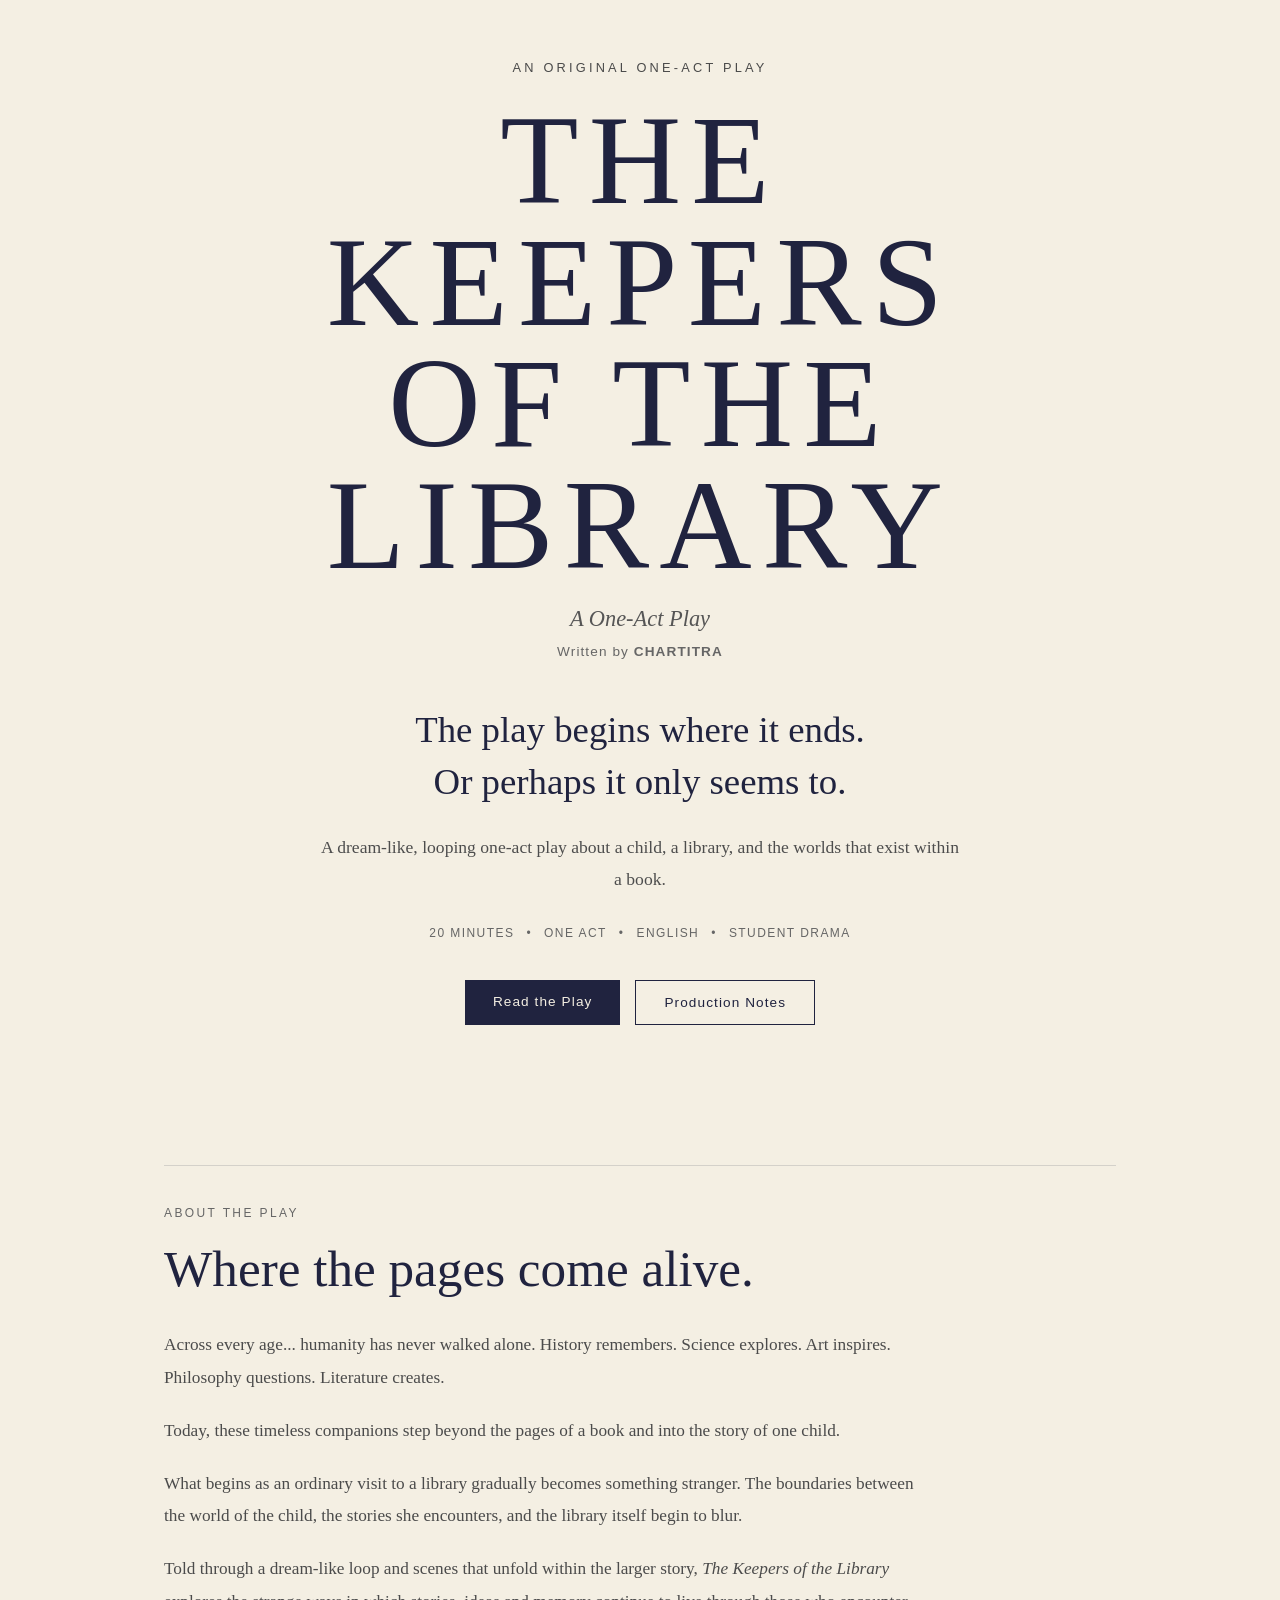
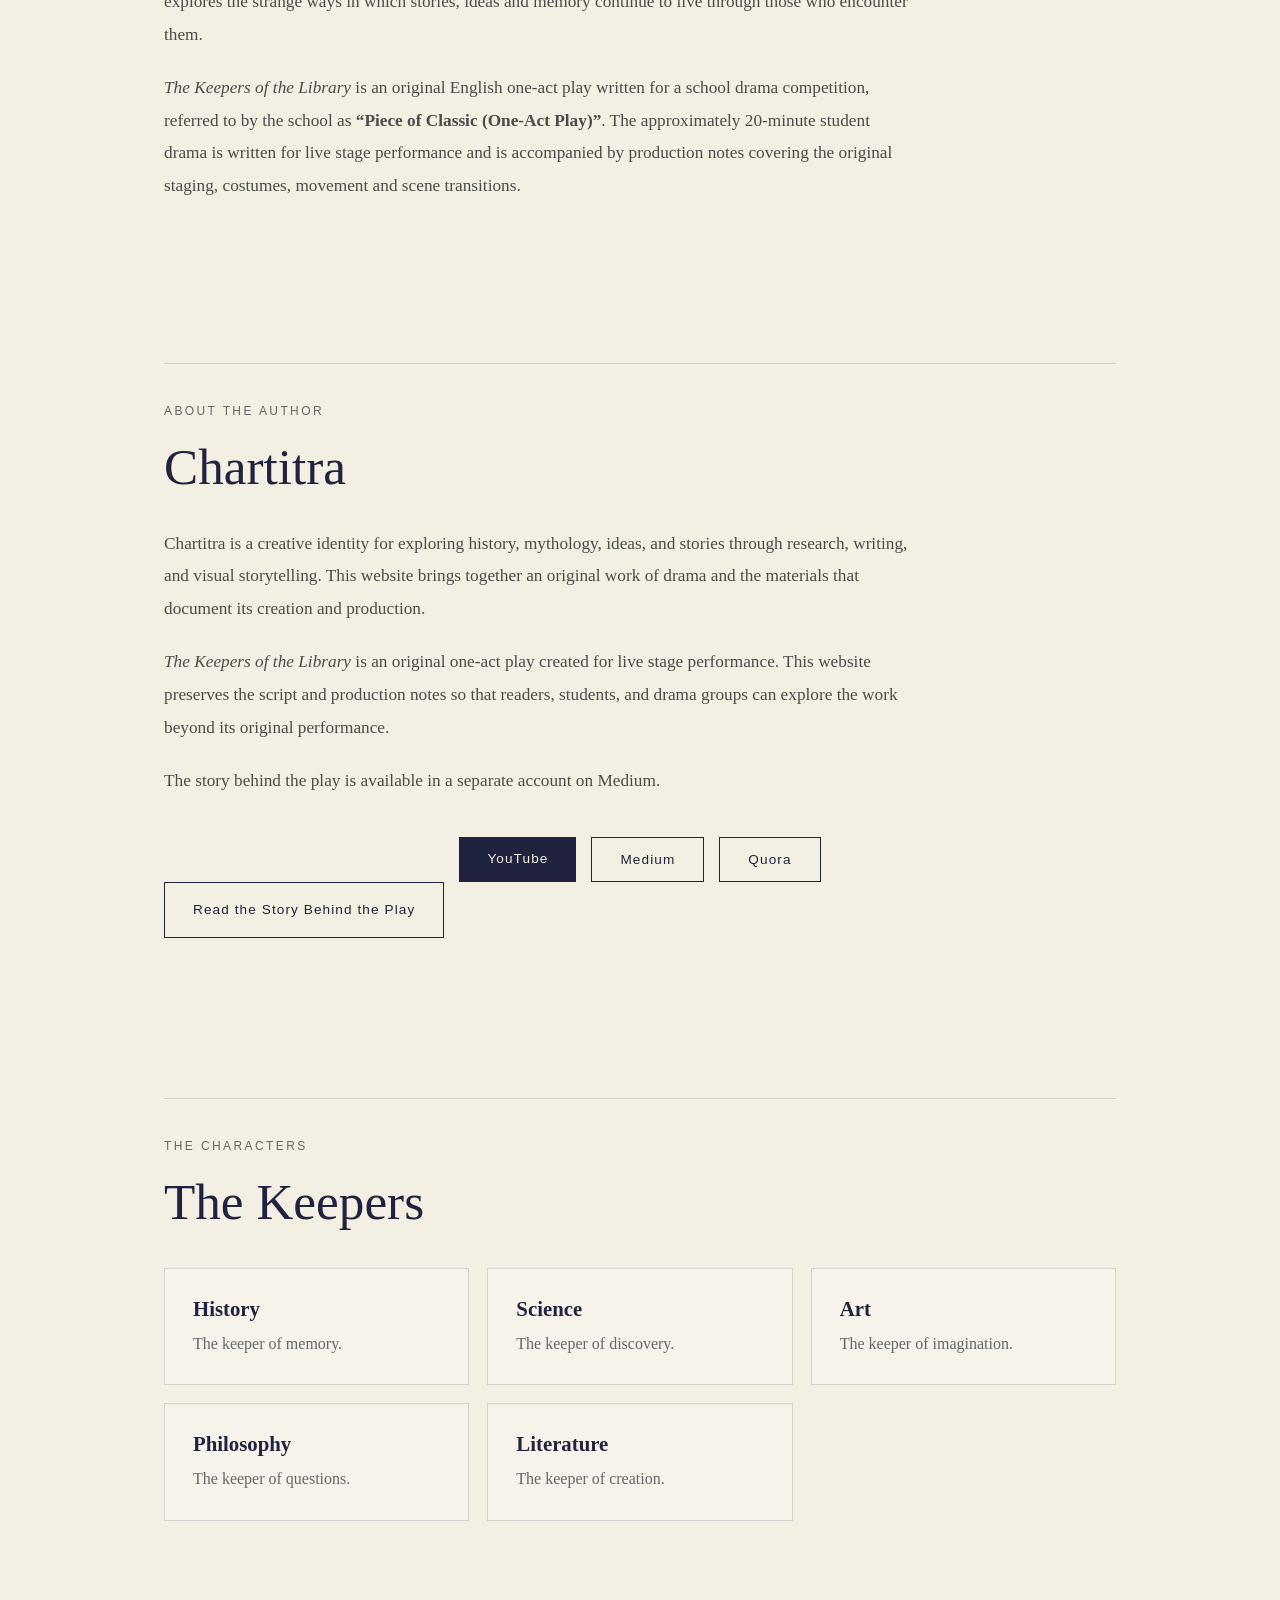
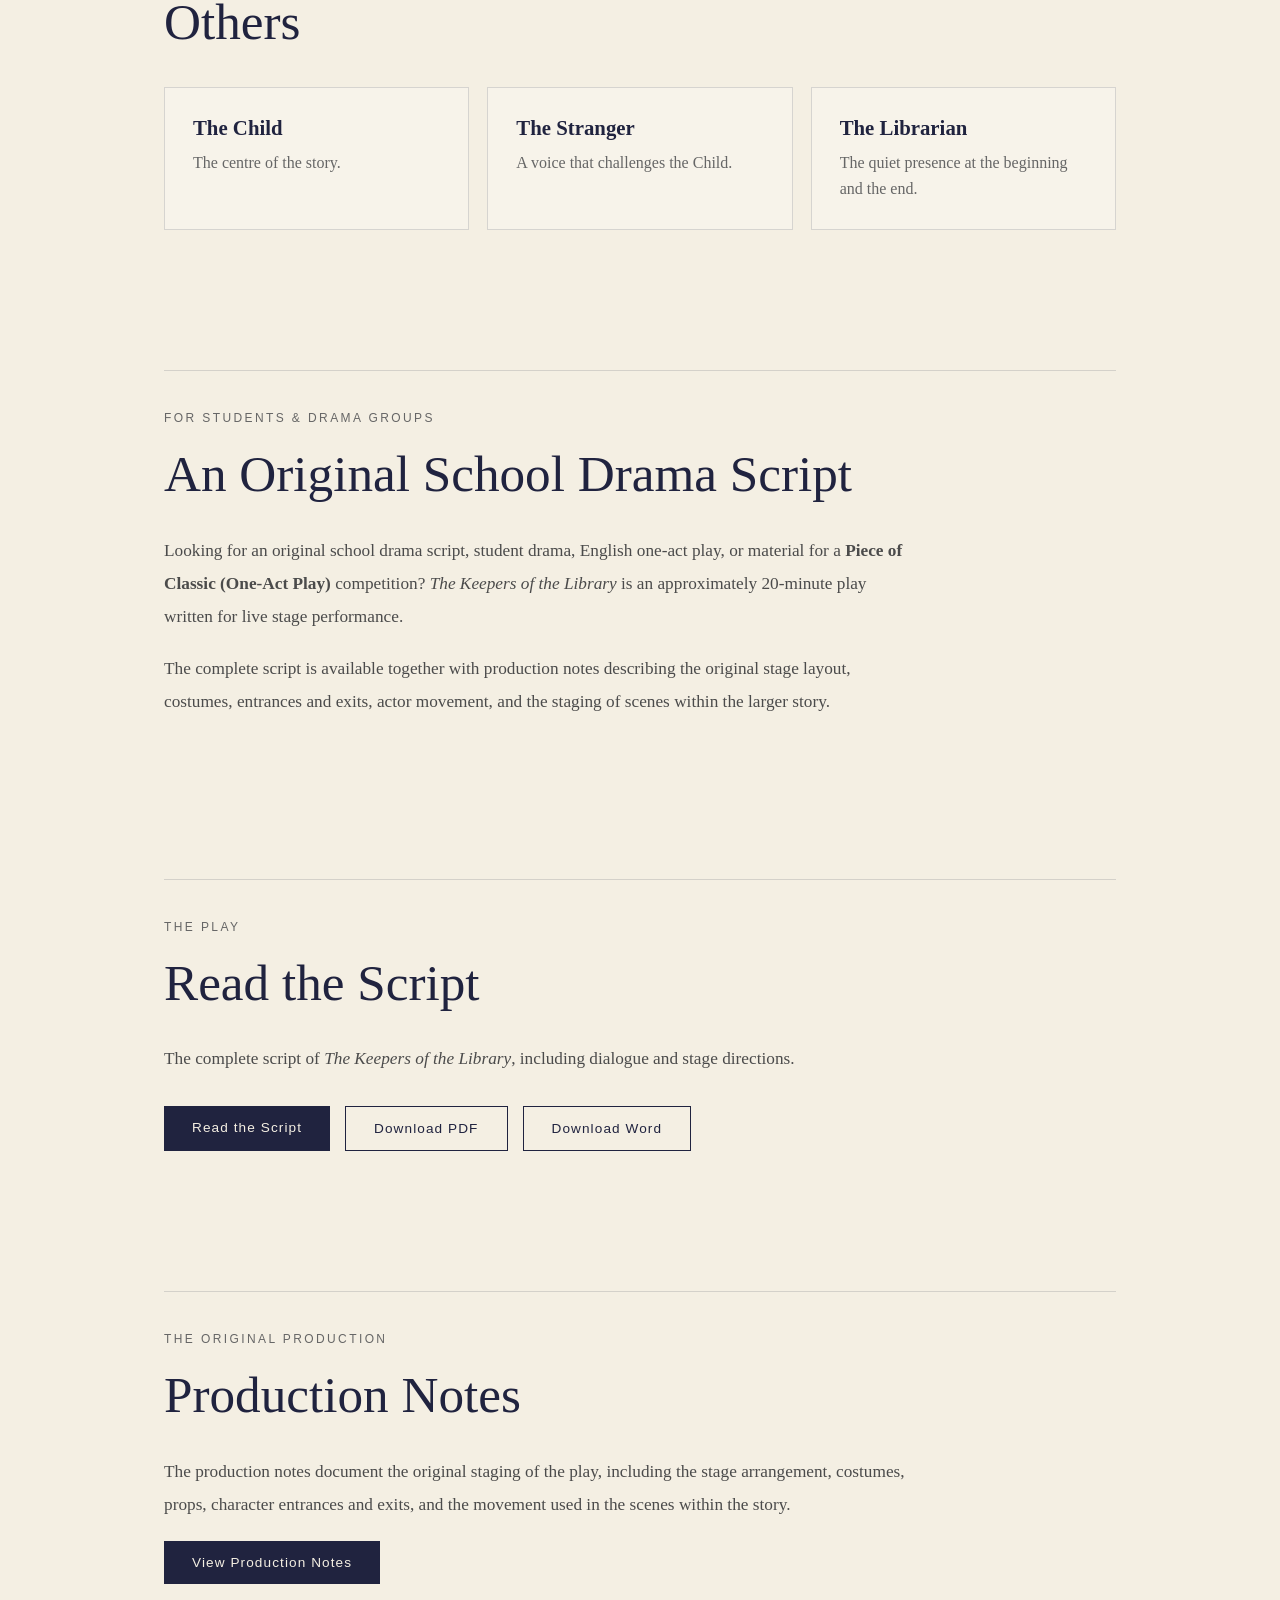
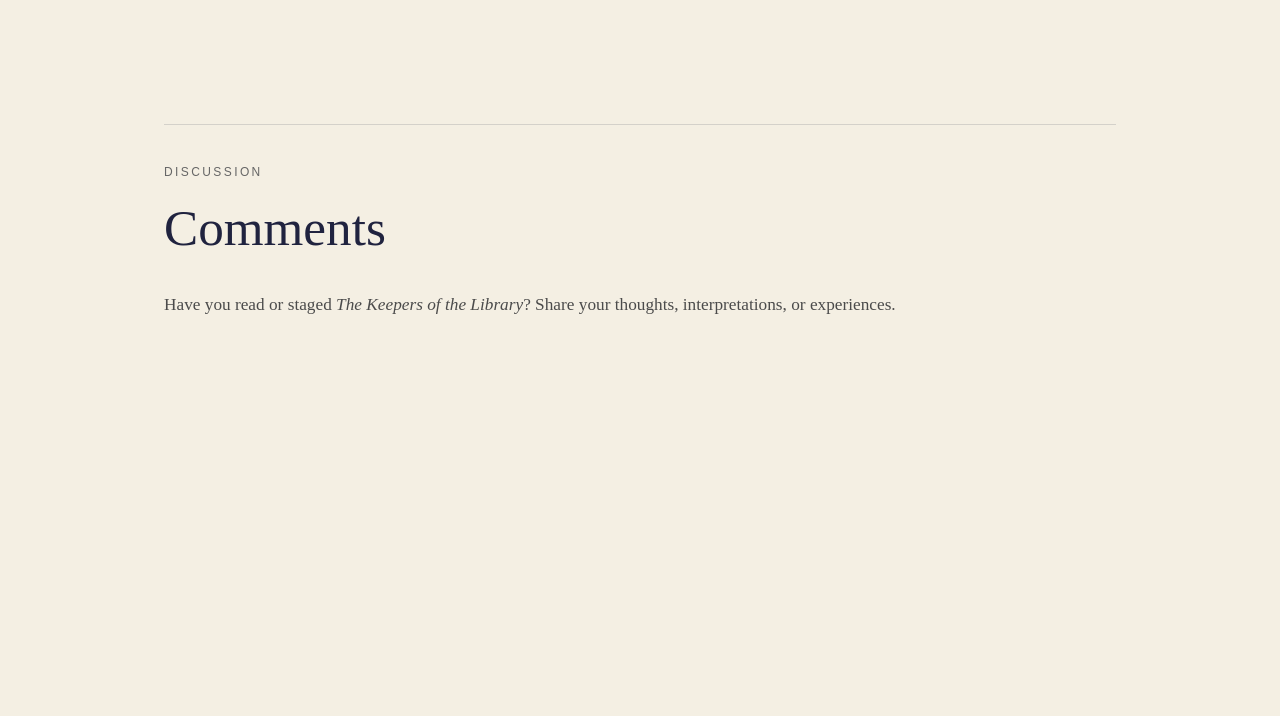
==== index.html @ 168cac67 "Add files via upload" ====
<!DOCTYPE html>
<html lang="en">
<head>
    <meta charset="UTF-8">
    <meta name="viewport" content="width=device-width, initial-scale=1.0">

    <title>The Keepers of the Library | Original One-Act Play</title>

   <meta name="description" content="Read The Keepers of the Library, an original English one-act play. Explore the complete script, production notes, staging, and the story behind the play.">
    <script type="application/ld+json">
    {
      "@context": "https://schema.org",
      "@type": "CreativeWork",
      "name": "The Keepers of the Library",
      "author": {
  "@type": "Organization",
  "name": "Chartitra",
  "url": "https://www.youtube.com/@Chartitra"
},
      "description": "An original English one-act play written for student drama.",
      "url": "https://pgn28.github.io/the-library-play/"
    }
    </script>

    <link rel="stylesheet" href="style.css">
</head>

<body>

    <header class="hero">

        <div class="hero-content">

            <p class="eyebrow">AN ORIGINAL ONE-ACT PLAY</p>

            <h1>THE KEEPERS OF THE LIBRARY</h1>

            <p class="subtitle">A One-Act Play</p>
<p class="author">Written by <strong>CHARTITRA</strong></p>

            <p class="tagline">
                The play begins where it ends.<br>
                Or perhaps it only seems to.
            </p>

            <p class="description">
                A dream-like, looping one-act play about a child,
                a library, and the worlds that exist within a book.
            </p>

            <div class="details">
                <span>20 MINUTES</span>
                <span>•</span>
                <span>ONE ACT</span>
                <span>•</span>
                <span>ENGLISH</span>
                <span>•</span>
                <span>STUDENT DRAMA</span>
            </div>

            <div class="hero-buttons">
                <a href="#script" class="button primary">
                    Read the Play
                </a>

                <a href="#production" class="button secondary">
                    Production Notes
                </a>
            </div>

        </div>

    </header>

   <main>

    <section id="about" class="content-section">

        <p class="section-label">ABOUT THE PLAY</p>

        <h2>Where the pages come alive.</h2>

        <p>
            Across every age... humanity has never walked alone.
            History remembers. Science explores. Art inspires.
            Philosophy questions. Literature creates.
        </p>

        <p>
            Today, these timeless companions step beyond the pages
            of a book and into the story of one child.
        </p>

        <p>
            What begins as an ordinary visit to a library gradually
            becomes something stranger. The boundaries between the
            world of the child, the stories she encounters, and the
            library itself begin to blur.
        </p>

        <p>
            Told through a dream-like loop and scenes that unfold
            within the larger story, <em>The Keepers of the Library</em> explores
            the strange ways in which stories, ideas and memory
            continue to live through those who encounter them.
        </p>
        <p>
    <em>The Keepers of the Library</em> is an original English
    one-act play written for a school drama competition, referred
    to by the school as <strong>“Piece of Classic (One-Act Play)”</strong>.
    The approximately 20-minute student drama is written for live
    stage performance and is accompanied by production notes covering
    the original staging, costumes, movement and scene transitions.
</p>

    </section>
       
<section id="author" class="content-section">

    <p class="section-label">ABOUT THE AUTHOR</p>

    <h2>Chartitra</h2>

    <p>
        Chartitra is a creative identity for exploring history,
        mythology, ideas, and stories through research, writing,
        and visual storytelling. This website brings together
        an original work of drama and the materials that document
        its creation and production.
    </p>

    <p>
        <em>The Keepers of the Library</em> is an original
        one-act play created for live stage performance.
        This website preserves the script and production notes
        so that readers, students, and drama groups can explore
        the work beyond its original performance.
    </p>

    <p>
        The story behind the play is available in a separate
        account on Medium.
    </p>

    <div class="hero-buttons">
        <a href="https://www.youtube.com/@Chartitra"
           class="button primary"
           target="_blank"
           rel="noopener noreferrer">
            YouTube
        </a>

        <a href="https://medium.com/@chartitra"
           class="button secondary"
           target="_blank"
           rel="noopener noreferrer">
            Medium
        </a>

        <a href="https://www.quora.com/profile/Chartitra"
           class="button secondary"
           target="_blank"
           rel="noopener noreferrer">
            Quora
        </a>
    </div>

    <p>
        <a href="https://chartitra.medium.com/4b186a186d68"
           class="button secondary"
           target="_blank"
           rel="noopener noreferrer">
            Read the Story Behind the Play
        </a>
    </p>

</section>


    <section id="characters" class="content-section">

        <p class="section-label">THE CHARACTERS</p>

        <h2>The Keepers</h2>

        <div class="character-grid">

            <article class="character-card">
                <h3>History</h3>
                <p>The keeper of memory.</p>
            </article>

            <article class="character-card">
                <h3>Science</h3>
                <p>The keeper of discovery.</p>
            </article>

            <article class="character-card">
                <h3>Art</h3>
                <p>The keeper of imagination.</p>
            </article>

            <article class="character-card">
                <h3>Philosophy</h3>
                <p>The keeper of questions.</p>
            </article>

            <article class="character-card">
                <h3>Literature</h3>
                <p>The keeper of creation.</p>
            </article>

        </div>


        <h2 class="secondary-heading">Others</h2>

        <div class="character-grid">

            <article class="character-card">
                <h3>The Child</h3>
                <p>The centre of the story.</p>
            </article>

            <article class="character-card">
                <h3>The Stranger</h3>
                <p>A voice that challenges the Child.</p>
            </article>

            <article class="character-card">
                <h3>The Librarian</h3>
                <p>The quiet presence at the beginning and the end.</p>
            </article>

        </div>

    </section>
<section id="students" class="content-section">

    <p class="section-label">FOR STUDENTS & DRAMA GROUPS</p>

    <h2>An Original School Drama Script</h2>

    <p>
        Looking for an original school drama script, student drama,
        English one-act play, or material for a
        <strong>Piece of Classic (One-Act Play)</strong> competition?
        <em>The Keepers of the Library</em> is an approximately
        20-minute play written for live stage performance.
    </p>

    <p>
        The complete script is available together with production
        notes describing the original stage layout, costumes,
        entrances and exits, actor movement, and the staging of
        scenes within the larger story.
    </p>

</section>

    <section id="script" class="content-section">

        <p class="section-label">THE PLAY</p>

        <h2>Read the Script</h2>

        <p>
            The complete script of <em>The Keepers of the Library</em>, including
            dialogue and stage directions.
        </p>

<div class="download-buttons">

    <a href="read-script.html"
       class="button primary">
        Read the Script
    </a>

    <a href="assets/documents/The-Keepers-of-the-Library-One-Act-Play.pdf"
       class="button secondary"
       target="_blank">
        Download PDF
    </a>

    <a href="assets/documents/The-Keepers-of-the-Library-One-Act-Play.docx"
       class="button secondary"
       download>
        Download Word
    </a>

</div>

    </section>


    <section id="production" class="content-section">

        <p class="section-label">THE ORIGINAL PRODUCTION</p>

        <h2>Production Notes</h2>

        <p>
            The production notes document the original staging of
            the play, including the stage arrangement, costumes,
            props, character entrances and exits, and the movement
            used in the scenes within the story.
        </p>

        <a href="production-notes.html" class="button primary">
            View Production Notes
        </a>

    </section>


    <section id="comments" class="content-section">

        <p class="section-label">DISCUSSION</p>

        <h2>Comments</h2>

        <p>
            Have you read or staged <em>The Keepers of the Library</em>?
            Share your thoughts, interpretations, or experiences.
        </p>

        <!-- Remarkbox -->
        <div id="remarkbox-div">
          <noscript>
            <iframe id="remarkbox-iframe"
                    src="https://my.remarkbox.com/embed?nojs=true&mode=light"
                    style="height:600px;width:100%;border:none!important"
                    tabindex="0"></iframe>
          </noscript>
        </div>

        <script src="https://my.remarkbox.com/static/js/iframe-resizer/iframeResizer.min.js"></script>

        <script>
          var rb_owner_key = "698da224-95b8-11f1-bef5-040140774501";
          var thread_uri = window.location.href;
          var thread_title = window.document.title;
          var thread_fragment = window.location.hash;

          var rb_src = "https://my.remarkbox.com/embed" +
              "?rb_owner_key=" + rb_owner_key +
              "&thread_title=" + encodeURI(thread_title) +
              "&thread_uri=" + encodeURIComponent(thread_uri) +
              "&mode=light" +
              thread_fragment;

          function create_remarkbox_iframe() {
            var ifrm = document.createElement("iframe");
            ifrm.setAttribute("id", "remarkbox-iframe");
            ifrm.setAttribute("scrolling", "no");
            ifrm.setAttribute("src", rb_src);
            ifrm.setAttribute("frameborder", "0");
            ifrm.setAttribute("tabindex", "0");
            ifrm.setAttribute("title", "Remarkbox");
            ifrm.style.width = "100%";
            document.getElementById("remarkbox-div").appendChild(ifrm);
          }

          create_remarkbox_iframe();

          iFrameResize(
            {
              checkOrigin: ["https://my.remarkbox.com"],
              inPageLinks: true,
              initCallback: function(e) {
                e.iFrameResizer.moveToAnchor(thread_fragment);
              }
            },
            document.getElementById("remarkbox-iframe")
          );
        </script>

    </section>

</main>

</body>
</html>
---- style.css ----
* {
    box-sizing: border-box;
    margin: 0;
    padding: 0;
}

body {
    background: #f4efe3;
    color: #252525;
    font-family: Georgia, "Times New Roman", serif;
}

/* HERO */

.hero {
    min-height: 100vh;
    display: flex;
    justify-content: center;
    align-items: center;
    text-align: center;
    padding: 60px 24px;

    background:
        linear-gradient(
            rgba(244, 239, 227, 0.88),
            rgba(244, 239, 227, 0.88)
        ),
        url("assets/images/library.jpg");

    background-size: cover;
    background-position: center;
}

.hero-content {
    max-width: 850px;
}

.eyebrow {
    font-family: Arial, sans-serif;
    font-size: 0.8rem;
    letter-spacing: 0.25em;
    margin-bottom: 25px;
    color: #4a4a4a;
}

h1 {
    font-size: clamp(4rem, 10vw, 8rem);
    letter-spacing: 0.08em;
    font-weight: 500;
    color: #20233f;
    line-height: 0.95;
}

.subtitle {
    font-size: 1.4rem;
    font-style: italic;
    margin-top: 20px;
    color: #555;
}

.tagline {
    margin-top: 45px;
    font-size: clamp(1.5rem, 3vw, 2.3rem);
    line-height: 1.4;
    color: #20233f;
}

.description {
    max-width: 650px;
    margin: 25px auto 0;
    font-size: 1.1rem;
    line-height: 1.8;
    color: #4d4d4d;
}

.details {
    display: flex;
    justify-content: center;
    flex-wrap: wrap;
    gap: 12px;
    margin-top: 30px;

    font-family: Arial, sans-serif;
    font-size: 0.75rem;
    letter-spacing: 0.12em;
    color: #666;
}

.hero-buttons {
    display: flex;
    justify-content: center;
    gap: 15px;
    flex-wrap: wrap;
    margin-top: 40px;
}

.button {
    display: inline-block;
    padding: 14px 28px;
    text-decoration: none;
    font-family: Arial, sans-serif;
    font-size: 0.85rem;
    letter-spacing: 0.08em;
    transition: 0.2s ease;
}

.primary {
    background: #20233f;
    color: #f4efe3;
}

.primary:hover {
    background: #16182c;
}

.secondary {
    border: 1px solid #20233f;
    color: #20233f;
}

.secondary:hover {
    background: #20233f;
    color: #f4efe3;
}


/* OTHER SECTIONS */

main {
    max-width: 1000px;
    margin: auto;
    padding: 80px 24px;
}

section {
    margin-bottom: 100px;
}

section h2 {
    font-size: 2.5rem;
    color: #20233f;
    margin-bottom: 20px;
}

/* CONTENT SECTIONS */

.content-section {
    padding: 40px 0;
    border-top: 1px solid rgba(32, 35, 63, 0.15);
}

.section-label {
    font-family: Arial, sans-serif;
    font-size: 0.75rem;
    letter-spacing: 0.2em;
    color: #666;
    margin-bottom: 18px;
}

.content-section h2 {
    font-size: clamp(2rem, 5vw, 3.2rem);
    font-weight: 500;
    line-height: 1.2;
    margin-bottom: 30px;
}

.content-section > p:not(.section-label) {
    max-width: 750px;
    font-size: 1.08rem;
    line-height: 1.9;
    color: #4b4b4b;
    margin-bottom: 20px;
}


/* CHARACTER CARDS */

.character-grid {
    display: grid;
    grid-template-columns: repeat(3, 1fr);
    gap: 18px;
    margin-top: 35px;
}

.character-card {
    padding: 28px;
    border: 1px solid rgba(32, 35, 63, 0.15);
    background: rgba(255, 255, 255, 0.25);
}

.character-card h3 {
    color: #20233f;
    font-size: 1.3rem;
    margin-bottom: 10px;
}

.character-card p {
    color: #666;
    line-height: 1.6;
}

.secondary-heading {
    margin-top: 70px;
}


/* DOWNLOAD BUTTONS */

.download-buttons {
    display: flex;
    gap: 15px;
    flex-wrap: wrap;
    margin-top: 30px;
}


/* MOBILE */

@media (max-width: 700px) {

    .character-grid {
        grid-template-columns: 1fr;
    }

    .content-section {
        padding: 30px 0;
    }

    .details {
        gap: 8px;
        line-height: 1.8;
    }

}

.author {
    margin-top: 12px;
    font-family: Arial, sans-serif;
    font-size: 0.85rem;
    letter-spacing: 0.08em;
    color: #666;
}

/* PRODUCTION NOTES */

.production-page {
    max-width: 900px;
    margin: 0 auto;
    padding: 70px 24px 100px;
}

.production-header {
    padding: 40px 0 80px;
    border-bottom: 1px solid rgba(32, 35, 63, 0.15);
}

.production-header h1 {
    font-size: clamp(3rem, 8vw, 5.5rem);
    margin-bottom: 25px;
}

.production-intro {
    max-width: 650px;
    font-size: 1.1rem;
    line-height: 1.8;
    color: #555;
    margin-bottom: 30px;
}

.production-page .content-section {
    padding: 65px 0;
}

.production-page .content-section h2 {
    margin-bottom: 30px;
}

.production-page .content-section h3 {
    color: #20233f;
    font-size: 1.25rem;
    margin-top: 35px;
    margin-bottom: 12px;
}

.production-page .content-section p {
    max-width: 760px;
    font-size: 1.05rem;
    line-height: 1.85;
    color: #4b4b4b;
    margin-bottom: 20px;
}

.production-page ul,
.production-page ol {
    max-width: 760px;
    padding-left: 25px;
    margin: 15px 0 25px;
}

.production-page li {
    margin-bottom: 10px;
    line-height: 1.7;
    color: #4b4b4b;
}

.production-page blockquote {
    max-width: 700px;
    margin: 20px 0;
    padding: 18px 25px;
    border-left: 3px solid #20233f;
    font-style: italic;
    color: #20233f;
    background: rgba(255, 255, 255, 0.25);
}

.production-footer {
    text-align: center;
    padding-top: 40px;
}
.stage-layout-image {
    margin: 2.5rem auto;
    text-align: center;
}

.stage-layout-image img {
    display: block;
    width: 90%;
    max-width: 900px;
    height: auto;
    margin: 0 auto;
}
.script-reader {
    width: 100%;
    max-width: 1000px;
    margin: 2rem auto;
}

.script-reader iframe {
    display: block;
    width: 100%;
    height: 900px;
    border: 1px solid rgba(0, 0, 0, 0.15);
}

.reader-actions {
    display: flex;
    justify-content: center;
    align-items: center;
    gap: 1rem;
    flex-wrap: wrap;
    margin-top: 2rem;
}
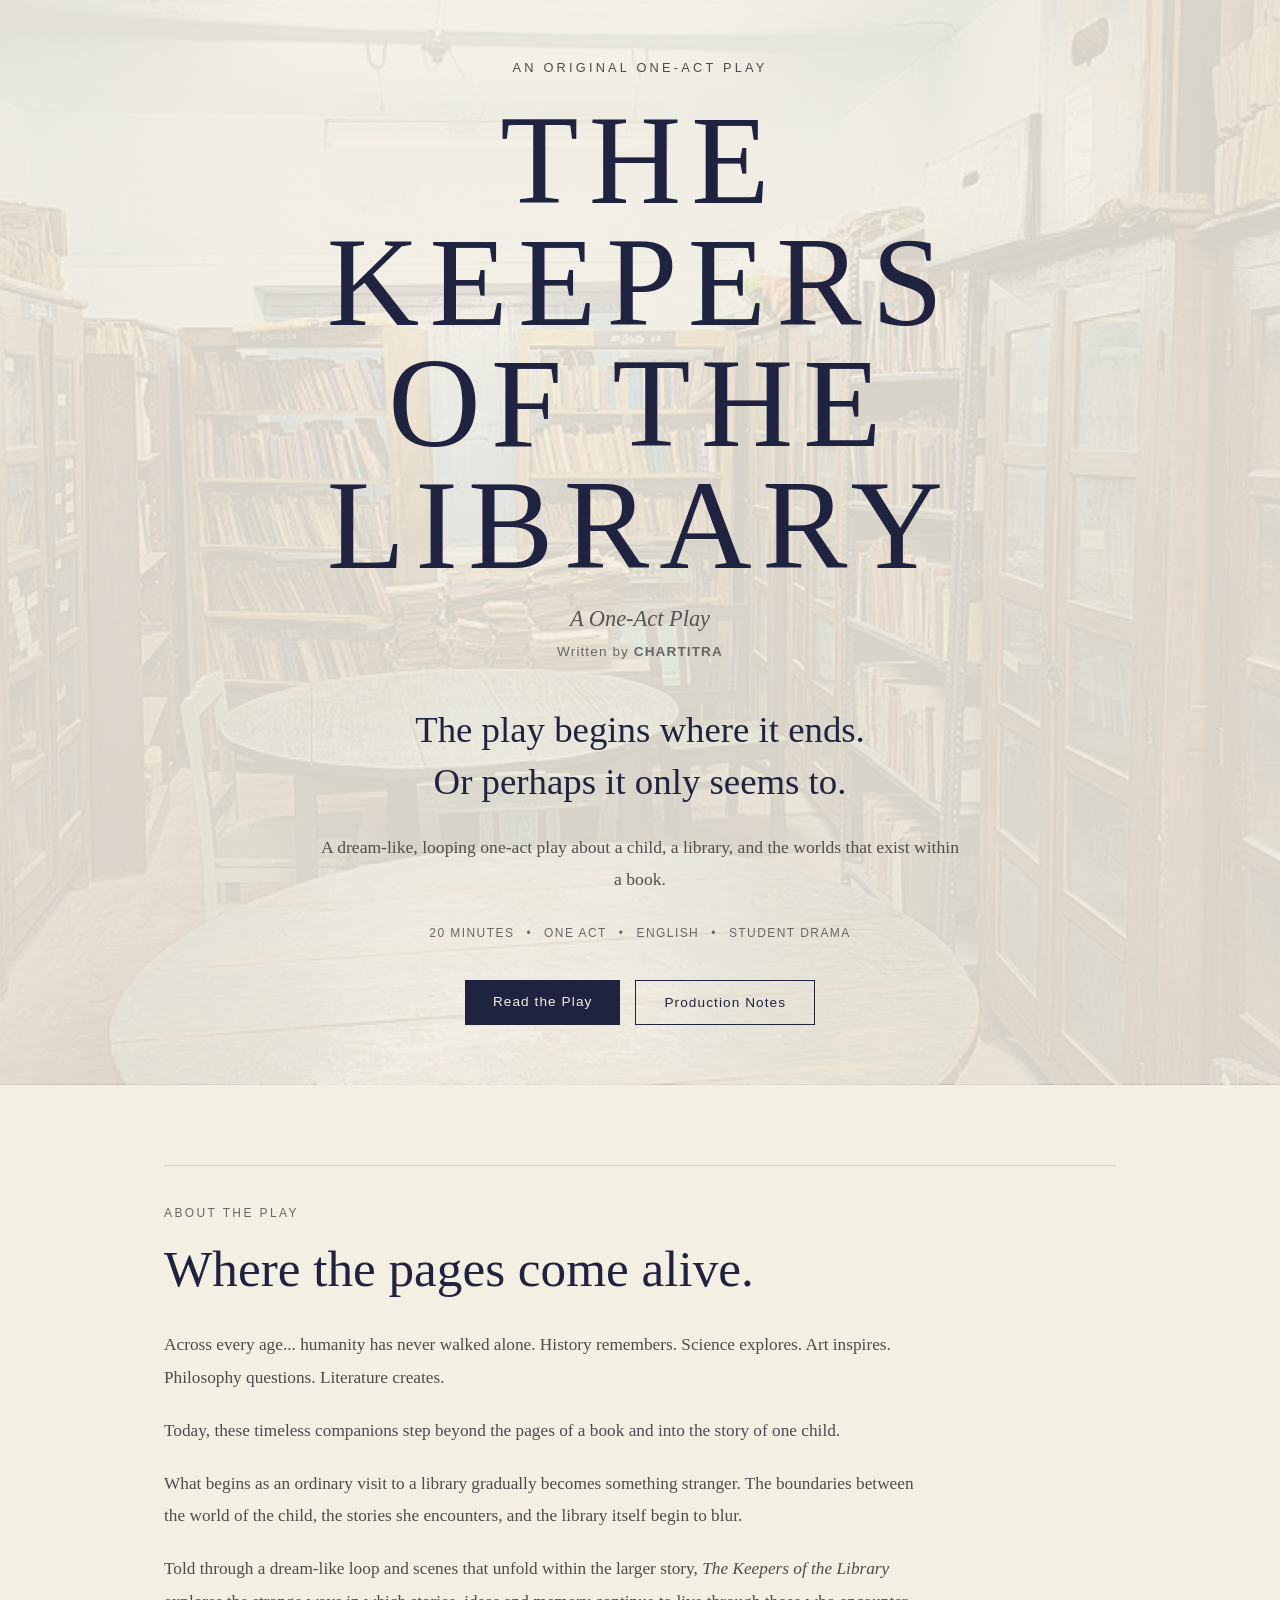
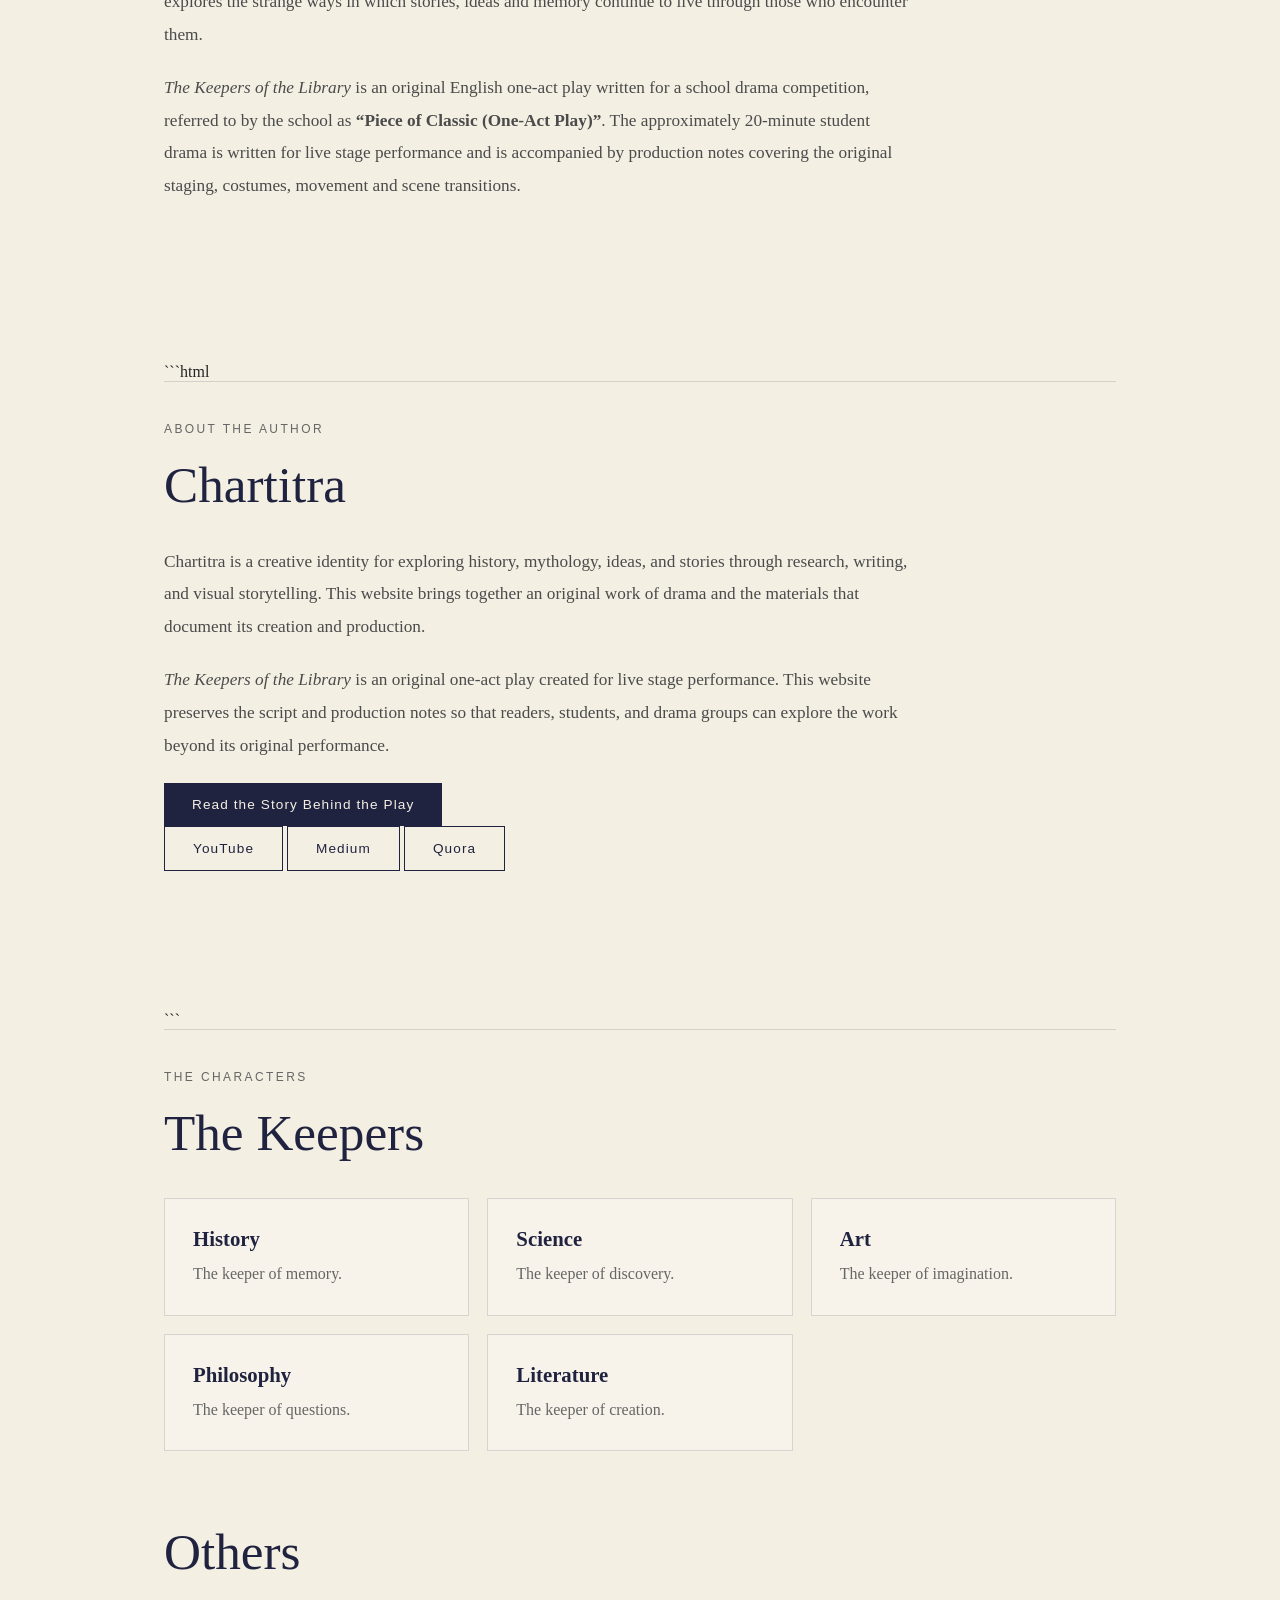
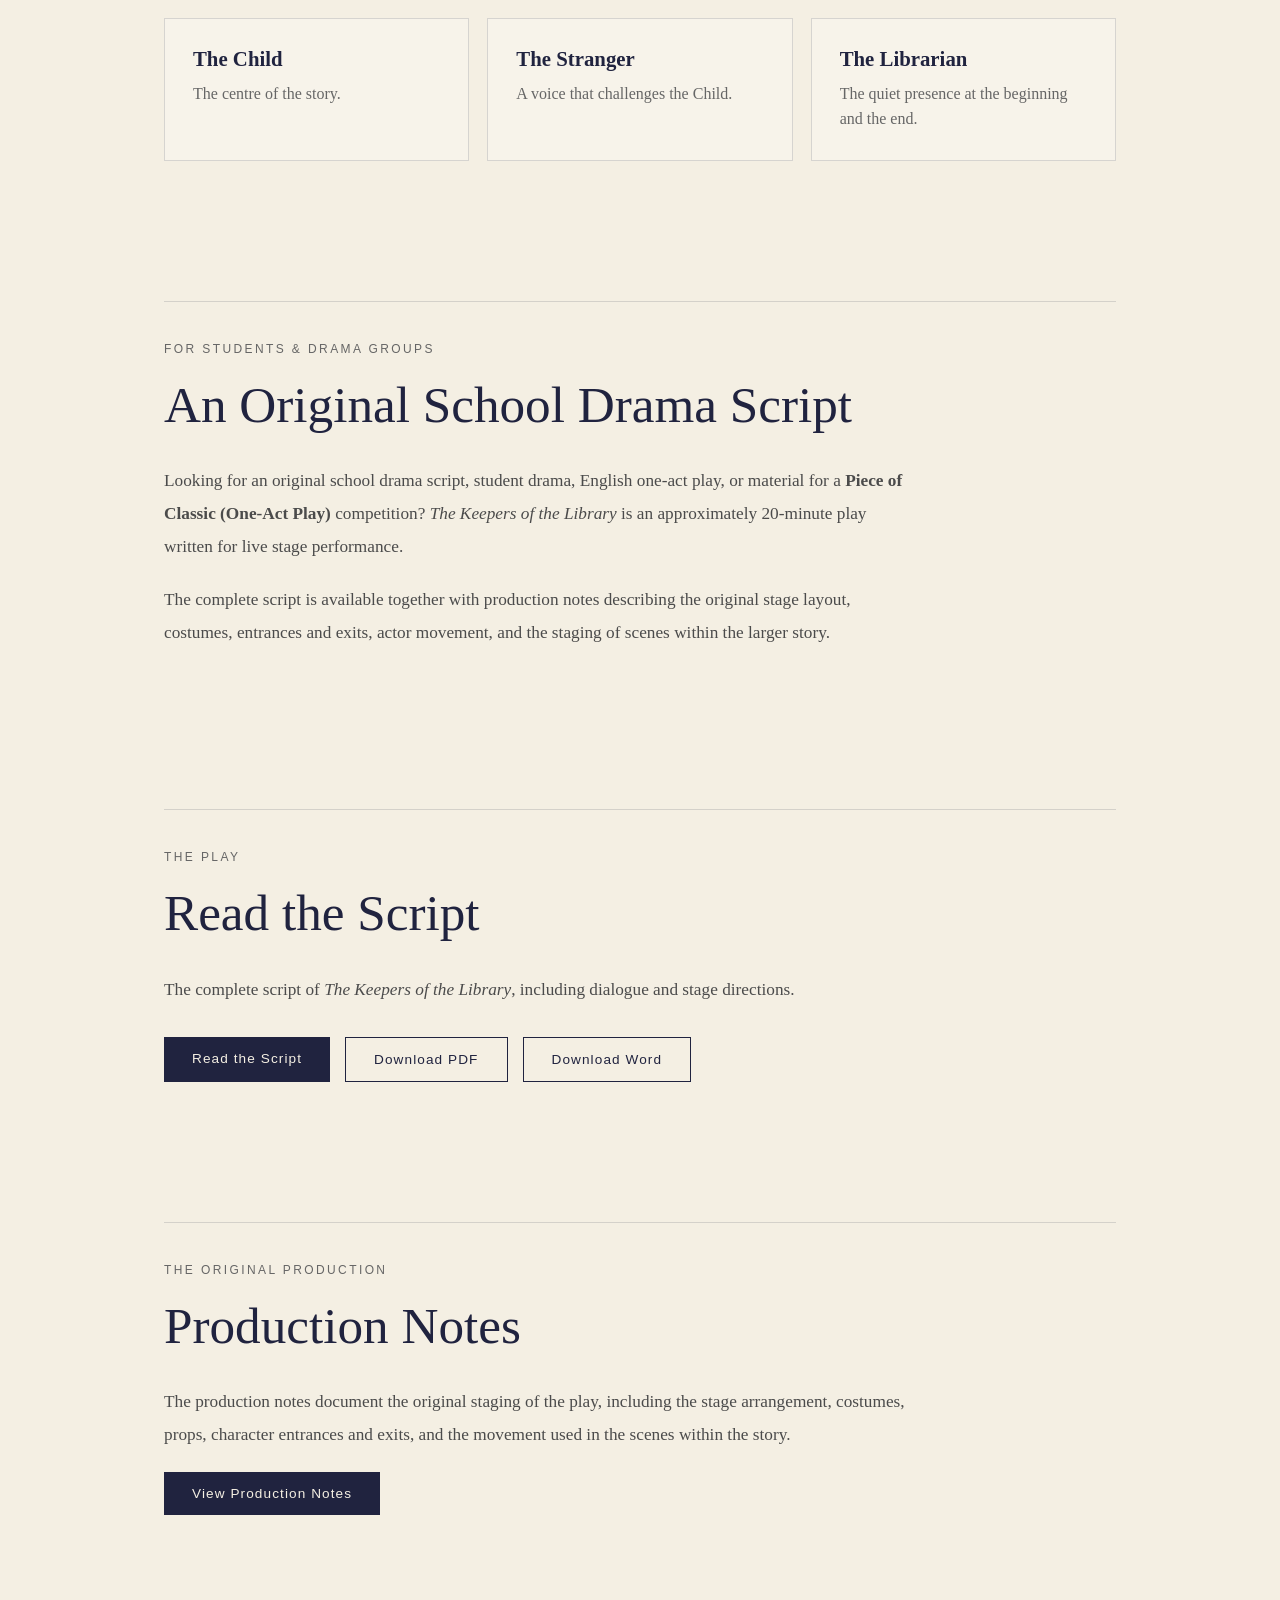
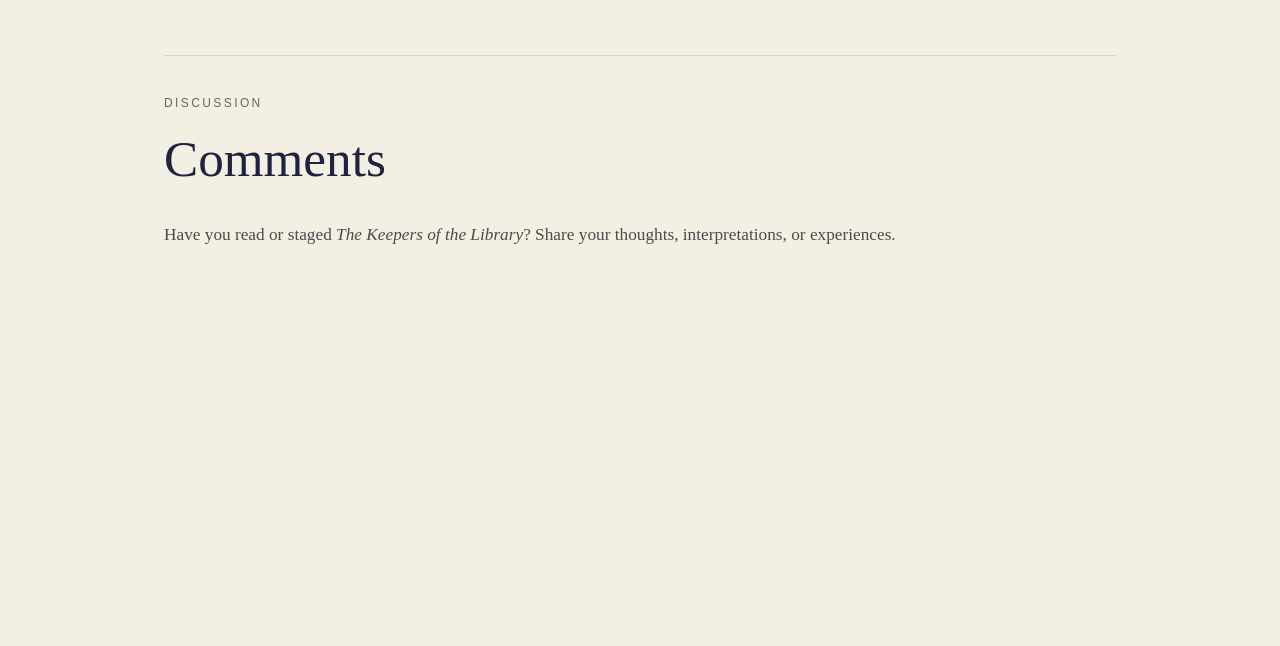
==== commit a5f566b5: "Fix HTML formatting and structure" ====
--- a/index.html
+++ b/index.html
@@ -115,10 +115,9 @@
 
     </section>
        
+```html
 <section id="author" class="content-section">
-
     <p class="section-label">ABOUT THE AUTHOR</p>
-
     <h2>Chartitra</h2>
 
     <p>
@@ -137,45 +136,39 @@
         the work beyond its original performance.
     </p>
 
-    <p>
-        The story behind the play is available in a separate
-        account on Medium.
-    </p>
-
-    <div class="hero-buttons">
-        <a href="https://www.youtube.com/@Chartitra"
+    <div class="author-links">
+        <a href="https://chartitra.medium.com/4b186a186d68"
            class="button primary"
-           target="_blank"
-           rel="noopener noreferrer">
-            YouTube
-        </a>
-
-        <a href="https://medium.com/@chartitra"
-           class="button secondary"
-           target="_blank"
-           rel="noopener noreferrer">
-            Medium
-        </a>
-
-        <a href="https://www.quora.com/profile/Chartitra"
-           class="button secondary"
-           target="_blank"
-           rel="noopener noreferrer">
-            Quora
-        </a>
-    </div>
-
-    <p>
-        <a href="https://chartitra.medium.com/4b186a186d68"
-           class="button secondary"
            target="_blank"
            rel="noopener noreferrer">
             Read the Story Behind the Play
         </a>
-    </p>
-
+
+        <div class="author-social-links">
+            <a href="https://www.youtube.com/@Chartitra"
+               class="button secondary"
+               target="_blank"
+               rel="noopener noreferrer">
+                YouTube
+            </a>
+
+            <a href="https://medium.com/@chartitra"
+               class="button secondary"
+               target="_blank"
+               rel="noopener noreferrer">
+                Medium
+            </a>
+
+            <a href="https://www.quora.com/profile/Chartitra"
+               class="button secondary"
+               target="_blank"
+               rel="noopener noreferrer">
+                Quora
+            </a>
+        </div>
+    </div>
 </section>
-
+```
 
     <section id="characters" class="content-section">
 
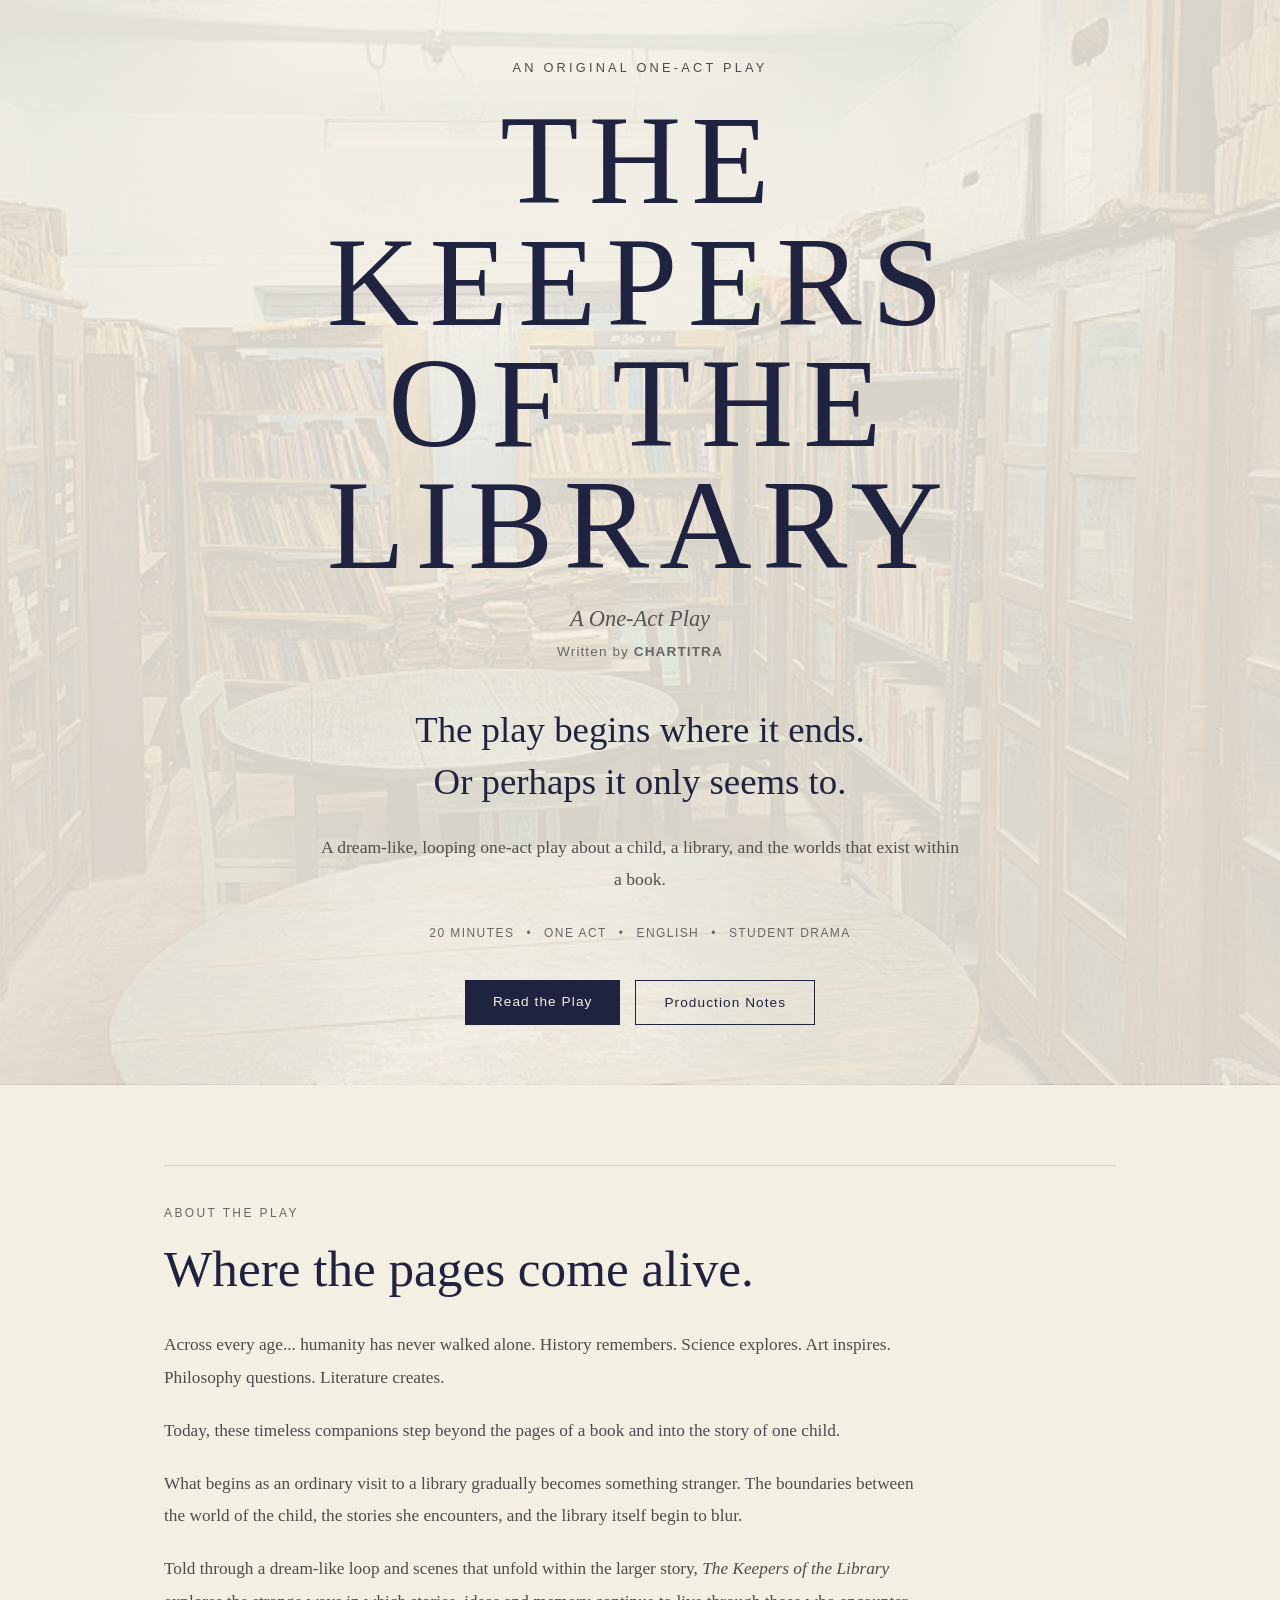
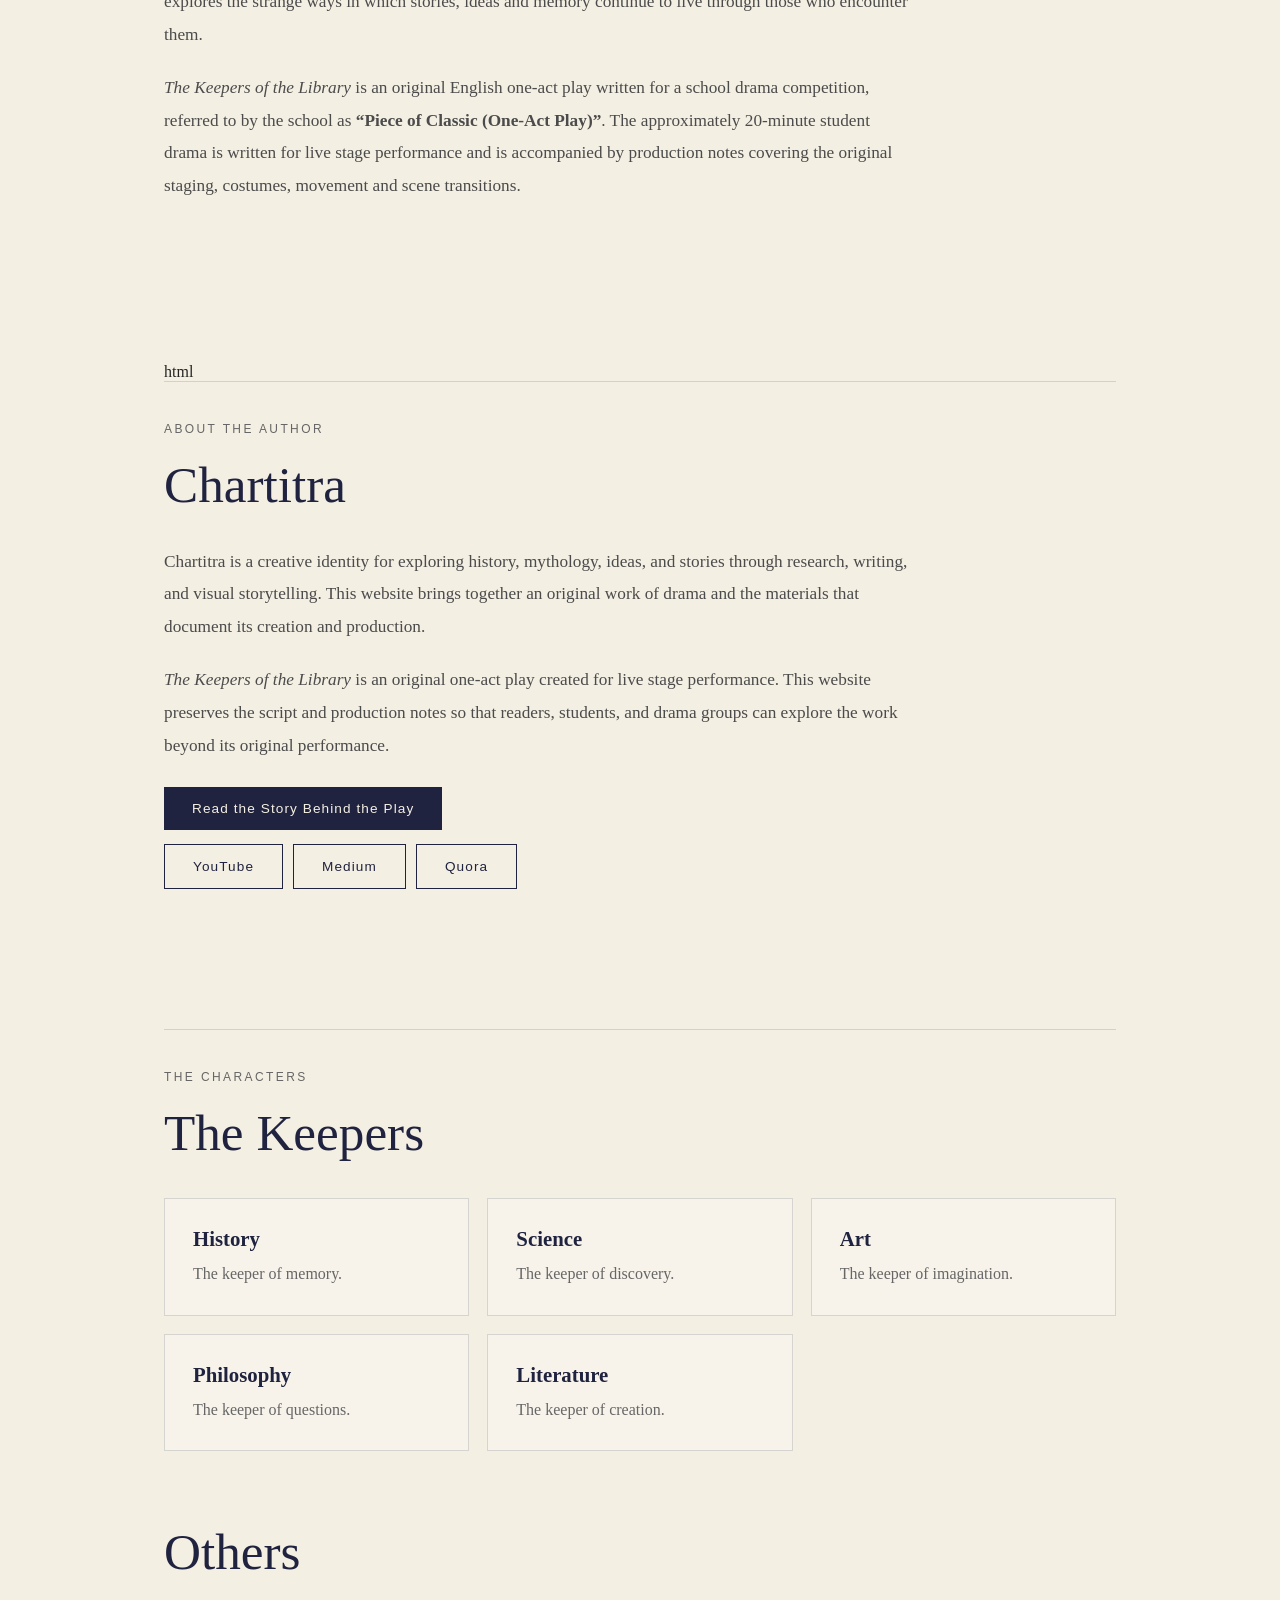
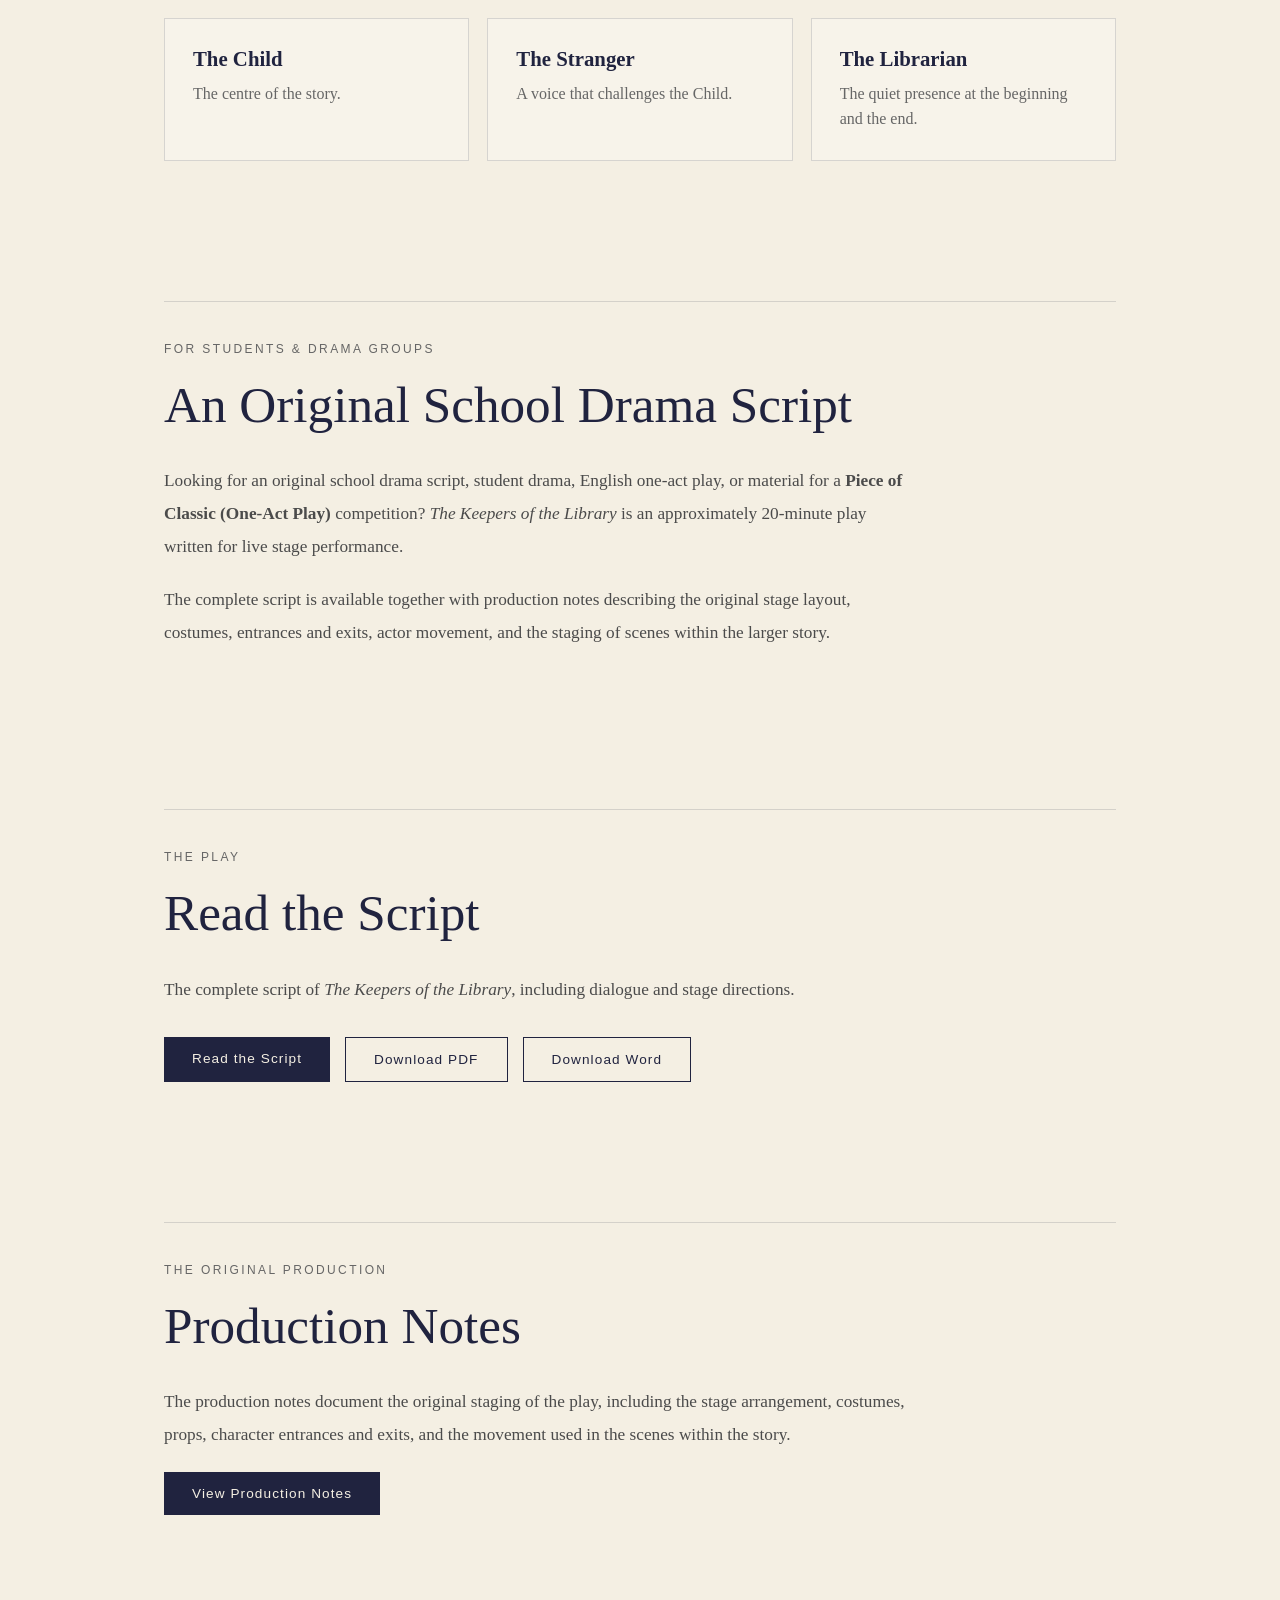
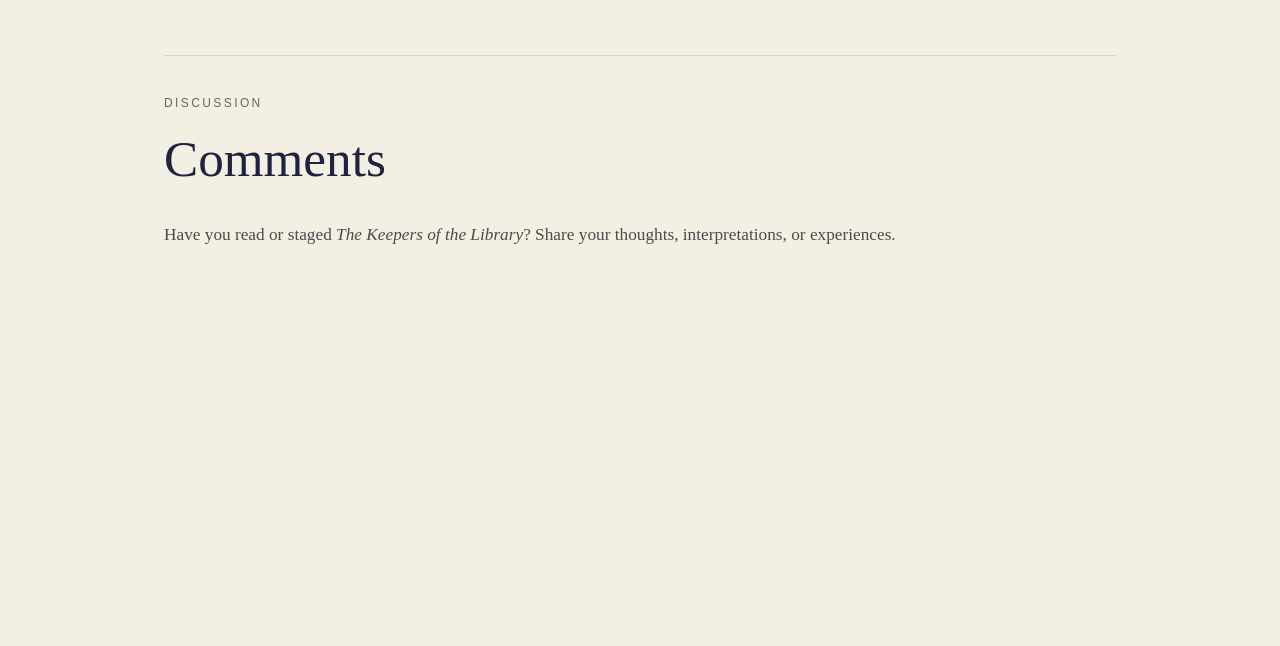
==== commit da23f966: "Update index.html" ====
--- a/index.html
+++ b/index.html
@@ -115,7 +115,7 @@
 
     </section>
        
-```html
+html
 <section id="author" class="content-section">
     <p class="section-label">ABOUT THE AUTHOR</p>
     <h2>Chartitra</h2>
@@ -168,7 +168,6 @@
         </div>
     </div>
 </section>
-```
 
     <section id="characters" class="content-section">
 
--- a/style.css
+++ b/style.css
@@ -350,3 +350,17 @@
     flex-wrap: wrap;
     margin-top: 2rem;
 }
+.author-links {
+    display: flex;
+    flex-direction: column;
+    align-items: flex-start;
+    gap: 14px;
+    margin-top: 24px;
+}
+
+.author-social-links {
+    display: flex;
+    flex-wrap: wrap;
+    justify-content: flex-start;
+    gap: 10px;
+}
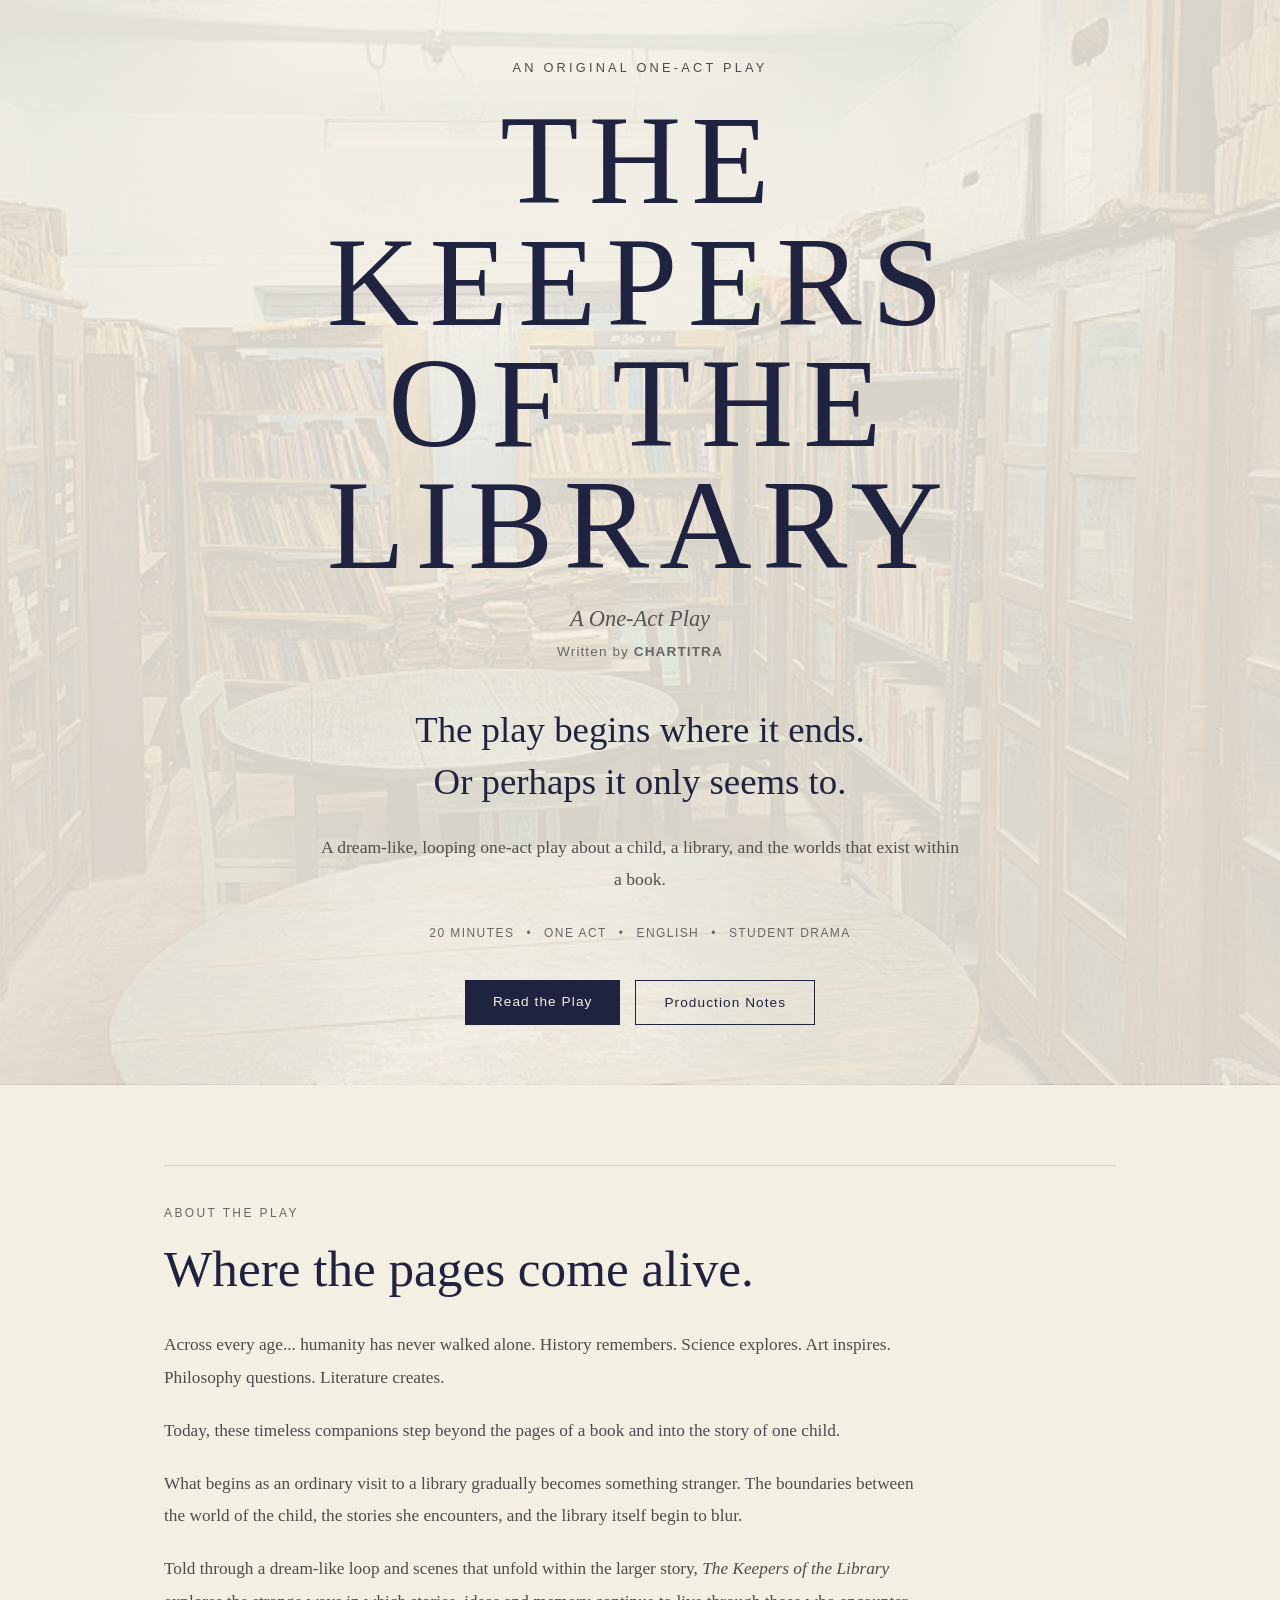
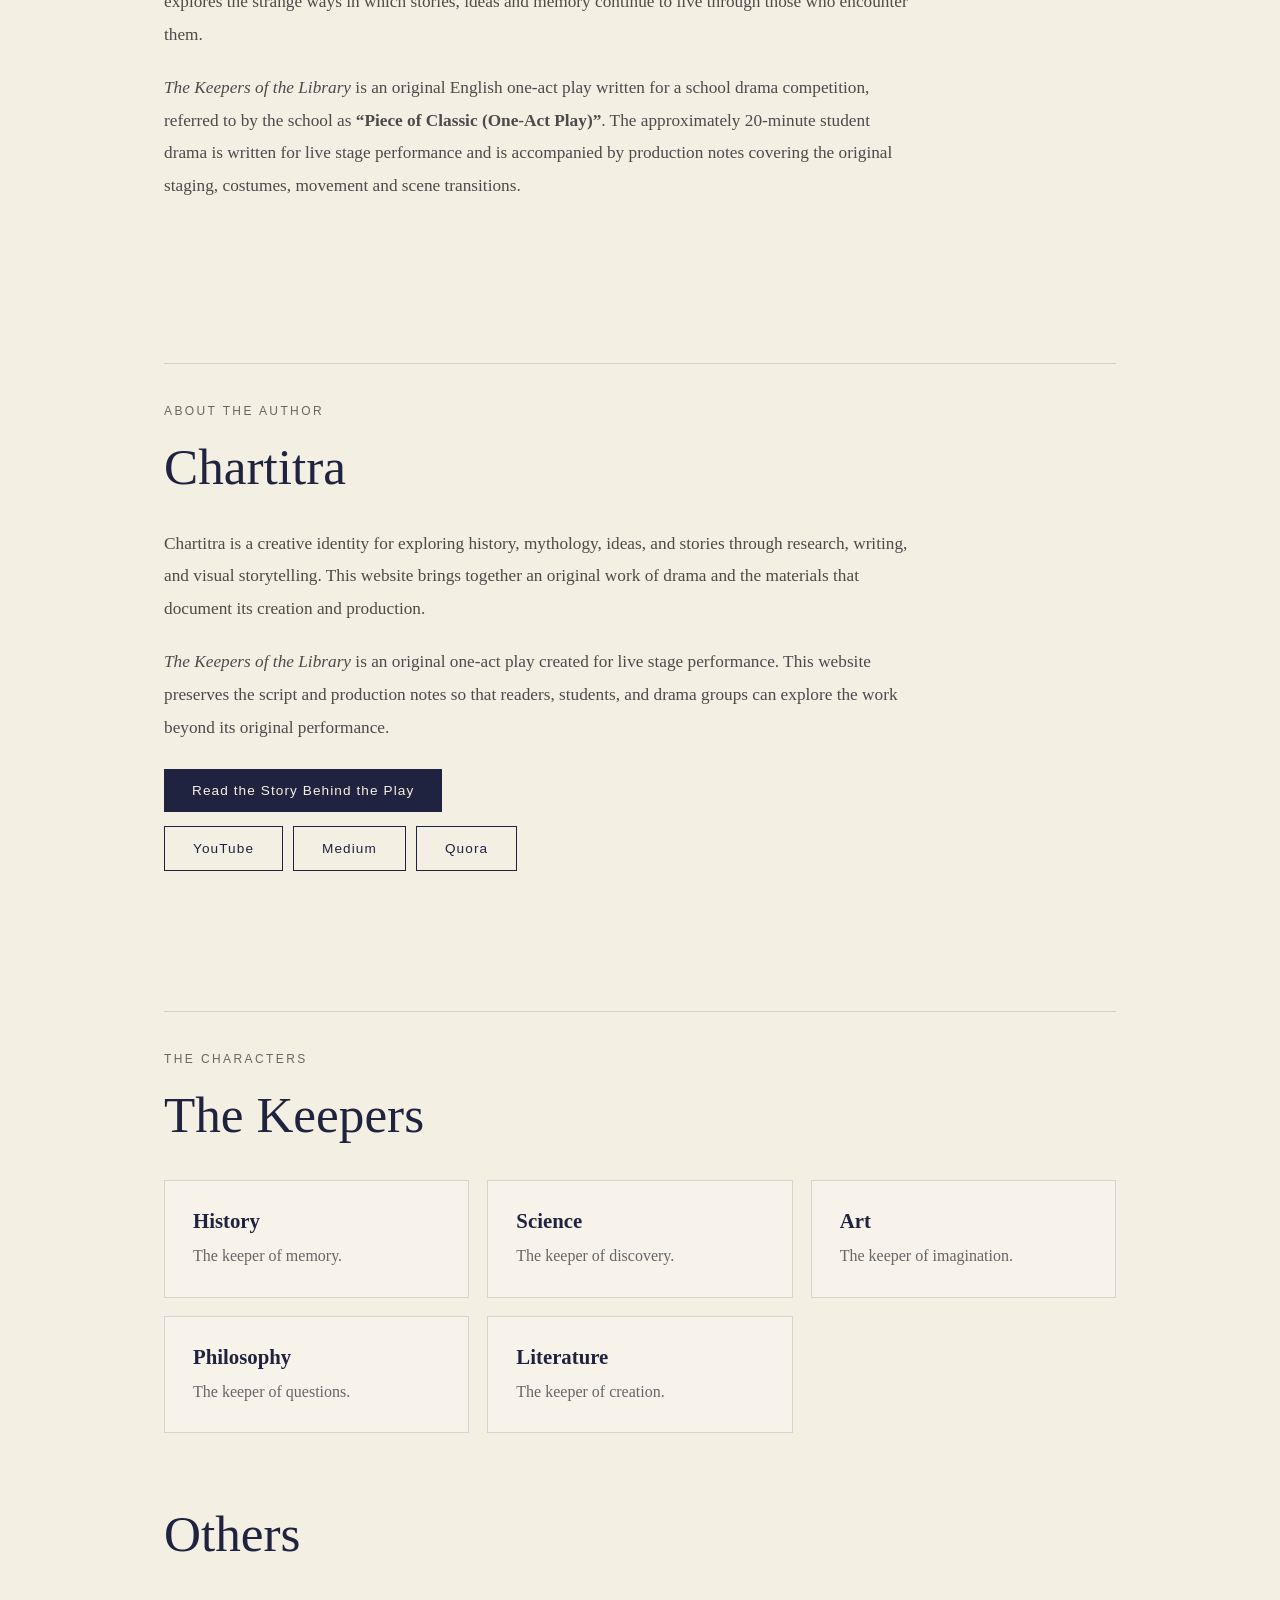
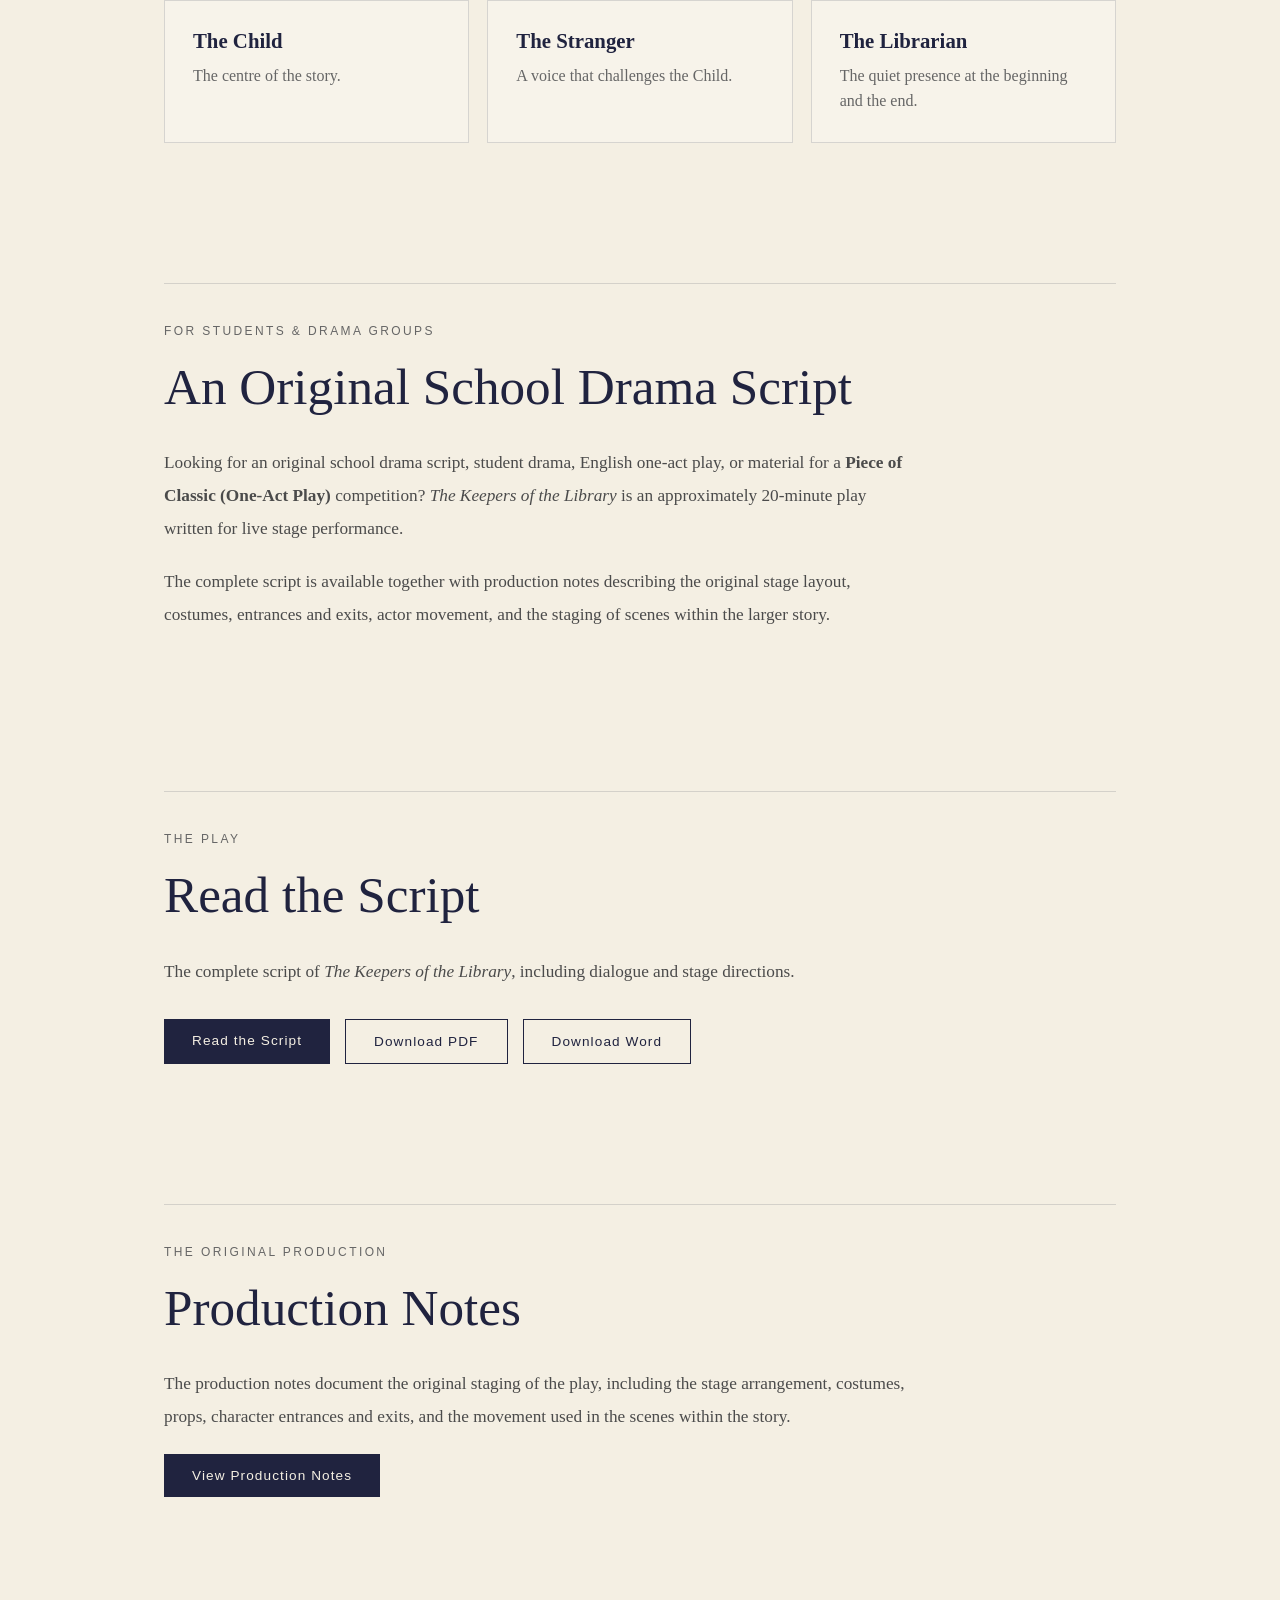
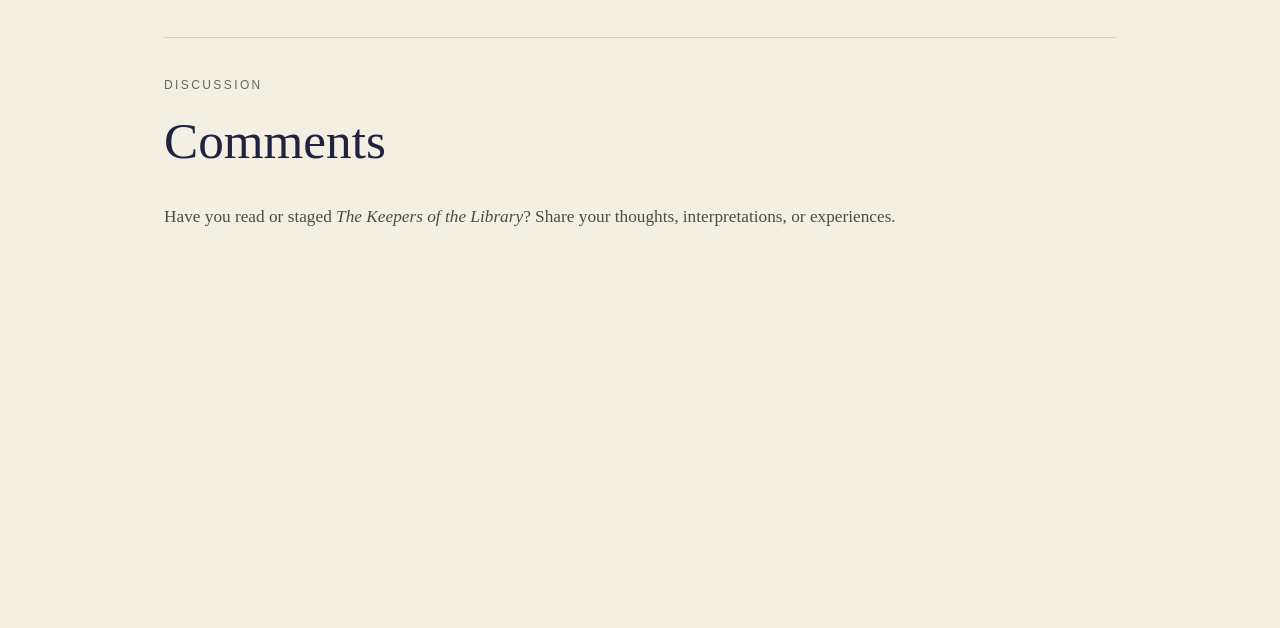
==== commit 528df7a5: "Update index.html" ====
--- a/index.html
+++ b/index.html
@@ -115,7 +115,6 @@
 
     </section>
        
-html
 <section id="author" class="content-section">
     <p class="section-label">ABOUT THE AUTHOR</p>
     <h2>Chartitra</h2>
